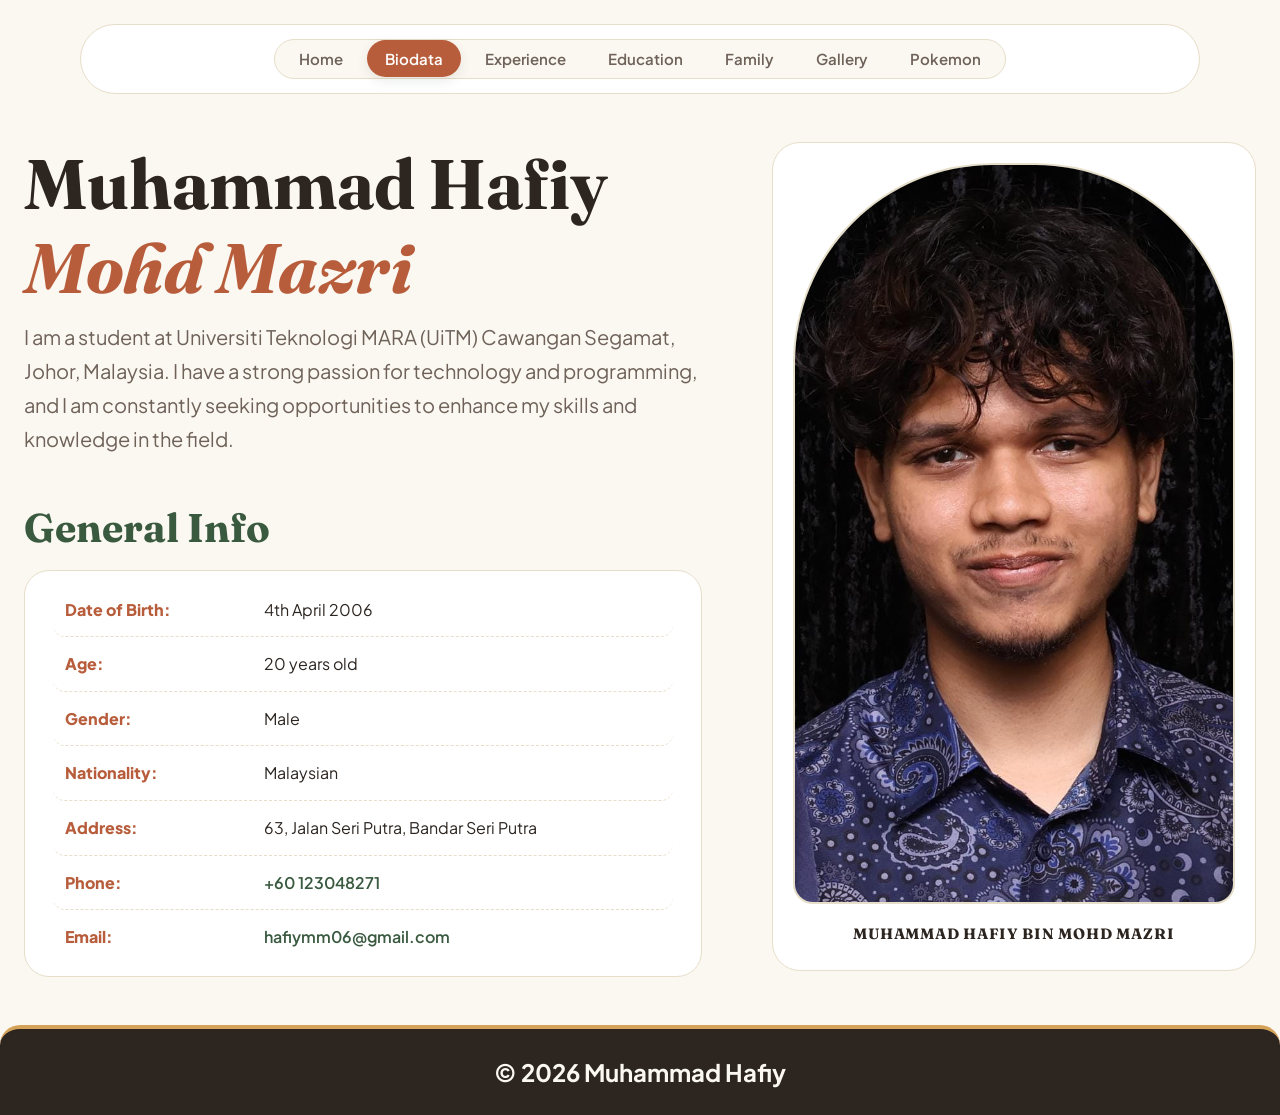
==== biodata.html @ 728a39c8 "Add files via upload" ====
<!DOCTYPE html>
<html lang="en">
<head>
    <meta charset="UTF-8">
    <meta name="viewport" content="width=device-width, initial-scale=1.0">
    <title>Hafiy's Biodata</title>
    <link rel="stylesheet" href="style.css">
    <link rel="icon" type="image/x-icon" href="images/Logo/blazikenlogo.jpg">
    <link rel="preconnect" href="https://fonts.googleapis.com">
    <link rel="preconnect" href="https://fonts.gstatic.com" crossorigin>
    <link href="https://fonts.googleapis.com/css2?family=Fraunces:ital,opsz,wght@0,9..144,600;0,9..144,700;1,9..144,500&family=Plus+Jakarta+Sans:wght@400;500;600;700&display=swap" rel="stylesheet">
</head>
<body>

    <header>
          <nav>
              <ul>
                <li><a href="index.html">Home</a></li>
                <li><a href="biodata.html" class="navhighlight">Biodata</a></li>
                <li><a href="experience.html">Experience</a></li>
                <li><a href="education.html">Education</a></li>
                <li><a href="family.html">Family</a></li>
                <li><a href="gallery.html">Gallery</a></li>
                <li><a href="pokemon.html">Pokemon</a></li>
              </ul>
          </nav>
    </header>

    <main>
        <div class="biodata">
            <div class="biodataInfo">
                <h2>Muhammad Hafiy <br><span><em>Mohd Mazri</em></span></h2>
                <p>I am a student at Universiti Teknologi MARA (UiTM) Cawangan Segamat, Johor, Malaysia. I have a strong passion for technology and programming, and I am constantly seeking opportunities to enhance my skills and knowledge in the field.</p>

                <div>
                    <h3>General Info</h3>
                    <ol>
                        <li><strong>Date of Birth:</strong> 4th April 2006</li>
                        <li><strong>Age:</strong> 20 years old</li>
                        <li><strong>Gender:</strong> Male</li>
                        <li><strong>Nationality:</strong> Malaysian</li>
                        <li><strong>Address:</strong> 63, Jalan Seri Putra, Bandar Seri Putra</li>
                        <li><strong>Phone:</strong> <a href="tel:+60123048271">+60 123048271</a></li>
                        <li><strong>Email:</strong> <a href="mailto:hafiymm06@gmail.com">hafiymm06@gmail.com</a></li>
                    </ol>
                </div>
            </div>

            <div class="PicOfMe">
                <figure>
                    <img src="images/biodataPic/biodata.jpg" alt="Picture of me">
                    <figcaption>MUHAMMAD HAFIY BIN MOHD MAZRI</figcaption>
                </figure>
            </div>
        </div>
    </main>

    <footer>
        <h2>&copy; 2026 Muhammad Hafiy</h2>
    </footer>

</body>
</html>
---- style.css ----
/* color for my website */
:root {
    --background-cream: #FBF8F1;
    --card-white: #FFFFFF;   
    --text-dark: #2C2520;     
    --text-muted: #6E6259;    
    --terracotta: #B85D3B;   
    --forest: #3A5A40;       
    --gold: #D4A359;           
    --border-light: #E6DEC8;     
}

* {
    box-sizing: border-box;
    margin: 0;
    padding: 0;
}

body {
    background-color: var(--background-cream);
    color: var(--text-dark);
    font-family: 'Plus Jakarta Sans', sans-serif;
    line-height: 1.6;
}

/* header and footer background color */
header, footer {
    background-color: var(--card-white)
}

/* header */
header {
    background-color: white;
    display: flex;
    align-items: center;
    justify-content: center;
    max-width: 1120px;
    margin: 24px auto;
    padding: 14px 28px;
    border-radius: 70px;
    border: 1.5px solid var(--border-light);
}

/* nav button flex so the nav button sits on the right */
nav ul {
    display: flex;
    align-items: center;
    list-style: none;
    gap: 6px;
    background-color: var(--background-cream);
    padding: 6px;
    border-radius: 20px;
    border: 1.5px solid var(--border-light);
}

/* Inline block makes it order from left to right */
nav ul li a {
    text-decoration: none;
    color: var(--text-muted);
    font-weight: 600;
    font-size: 15px;
    padding: 9px 18px;
    border-radius: 20px;
    transition: all 0.3s ease;
}

nav ul li a:hover {
    color: var(--forest);
    background-color: rgba(37, 41, 38, 0.1);
    transform: translateY(-1px);
}

nav ul li a.navhighlight,
nav ul li a.navhighlight:hover {
    background-color: var(--terracotta);
    color: var(--card-white);
    box-shadow: 0 4px 12px rgba(53, 62, 55, 0.1);
}

/* footer */
footer {
    background-color: var(--text-dark);
    color: var(--background-cream);
    text-align: center;
    padding: 24px;
    margin: 40px 0px 0px 0px;
    border-top-left-radius: 20px;
    border-top-right-radius: 20px;
    border-top: 4px solid var(--gold)
}

/* HOMEPAGE */

/* BIODATA */
.biodata {
    max-width: 1300px;
    margin: 48px auto;
    padding: 0 24px;
    display: grid;
    grid-template-columns: 1.4fr 1fr;
    gap: 70px;
}

.biodataInfo h2 {
    font-family: 'Fraunces', serif;
    font-size: 70px;
    font-weight: 700;
    line-height: 1.2;
    color: var(--text-dark);
    margin-bottom: 10px;
}

.biodataInfo h2 span {
    color: var(--terracotta);
}

.biodataInfo p {
    font-size: 20px;
    color: var(--text-muted);
    line-height: 1.7;
    margin-bottom: 40px;
}

.biodataInfo h3 {
    font-family: 'Fraunces', serif;
    font-size: 40px;
    color: var(--forest);
    margin-bottom: 10px;
}

.biodataInfo ol {
    background-color: var(--card-white);
    border: 1.5px solid var(--border-light);
    border-radius: 25px;
    padding: 12px 28px;
}

/* grid to gap the head and the child, transition on hover */
.biodataInfo li {
    display: grid;
    grid-template-columns: 0.5fr 1fr;
    padding: 14px 12px;
    border-radius: 12px;
    border-bottom: 1px dashed var(--border-light);
    font-size: 16px;
    color: var(--text-dark);
    transition: transform 0.25s ease, padding-left 0.25s ease;
}

/* last li doesnt have border-bottom */
.biodataInfo li:last-child {
    border-bottom: none;
}

/* translateX on padding-left so it moves to the right */
.biodataInfo li:hover {
    background-color: var(--background-cream);
    transform: translateX(10px);
}

.biodataInfo li strong {
    font-weight: 900;
    color: var(--terracotta);
    font-size: 16px;
}

.biodataInfo li a {
    color: var(--forest);
    font-weight: 600;
    text-decoration: none;
    transition: color 0.2s ease;
}

.biodataInfo li a:hover {
    color: var(--terracotta);
    text-decoration: underline;
}


/* picture of me */
.PicOfMe figure {
    background-color: var(--card-white);
    border: 1.5px solid var(--border-light);
    border-radius: 28px;
    padding: 20px 20px 24px;
    transition: transform 0.35s ease, box-shadow 0.35s ease;
}

.PicOfMe figure:hover {
    transform: translateY(-8px);
    box-shadow: 0 24px 48px rgba(0, 0, 0, 0.12);
}

.PicOfMe img {
    width: 100%;
    height: auto;
    display: block;
    border-radius: 200px 200px 20px 20px;
    border: 2px solid var(--border-light);
}

.PicOfMe figcaption {
    text-align: center;
    margin-top: 18px;
    font-family: 'Fraunces', serif;
    font-weight: 700;
    font-size: 15px;
    letter-spacing: 0.8px;
    color: var(--text-dark);
}

/* EXPERIENCE */
.internship {
    max-width: 1300px;
    margin: 25px auto;
    padding: 0 24px;
}

.internship h2 {
    font-family: 'Fraunces', serif;
    font-size: 70px;
    font-weight: 700;
    color: var(--text-dark);
}

.internship h3 {
    font-family: 'Fraunces', serif;
    font-size: 30px;
    font-weight: 700;
    color: var(--terracotta);
    padding-bottom: 15px;
}

/* i cant use margin, dont know why, thus i use flex column to gap it */
.intern {
    display: flex;
    flex-direction: column;
    gap: 30px;
}

.intern img {
    width: 100%;
    height: 460px;
    object-fit: cover;
    object-position: center;
    display: block;
    border-radius: 28px;
    border: 6px solid var(--card-white);
    box-shadow: 0 18px 40px rgba(44, 37, 32, 0.08);
    transition: transform 0.35s ease, border-color 0.3s ease;
}

.intern img:hover {
    transform: scale(1.05);
    border-color: var(--gold);
}

/* grid to make 4 column like inline-block */
.internDetails {
    display: grid;
    grid-template-columns: repeat(4, 1fr);
    gap: 20px;
}

/* Card UL */
.detailCard {
    background-color: var(--card-white);
    border: 1.5px solid var(--border-light);
    border-top: 4px solid var(--terracotta);
    border-radius: 20px;
    padding: 22px 20px;
    transition: transform 0.25s ease;
}

.detailCard:hover {
    transform: translateY(-10px);
    border-bottom: 4px solid var(--terracotta);
}

.internDetails dt {
    font-size: 20px;
    font-weight: 700;
    letter-spacing: 10px;
    color: var(--forest);
    margin-bottom: 8px;
    font-family: 'Fraunces', serif;;
}

.internDetails dd {
    font-family: 'Fraunces', serif;
    font-size: 20px;
    font-weight: 700;
    line-height: 1.5;
    color: var(--text-dark);
}

/* Card for "What I've Learned" */
.learned {
    grid-column: 1 / -1;
    background-color: var(--card-white);
    border: 1.5px solid var(--border-light);
    border-radius: 20px;
    padding: 32px 36px;
}

.learned h4 {
    font-family: 'Fraunces', serif;
    font-size: 35px;
    color: var(--forest);
    margin-bottom: 18px;
    padding-bottom: 12px;
    border-bottom: 1px solid var(--border-light);
}

.learned ul {
    list-style-type: lower-roman;
    margin-left: 50px;
}

.learned li {
    padding: 12px 10px;
    border-radius: 10px;
    border-bottom: 1.5px dashed var(--border-light);
    font-size: 20px;
    color: var(--text-dark);
    transition: background-color 0.25s ease, transform 0.25s ease;
    letter-spacing: 1.5px;
}

.learned li:hover {
    background-color: var(--background-cream);
    transform: translateX(10px);
}

.learned li:last-child {
    border-bottom: none;
}

/* EDUCATION */
.school1, .school2, .school3 {
    max-width: 1300px;
    margin: 32px auto;
    padding: 32px 36px;
    background-color: var(--card-white);
    border: 1.5px solid var(--border-light);
    border-radius: 25px;
    display: grid;
    align-items: center;
    gap: 35px;
    transition: transform 0.3s ease, border-top 0.3s ease, border-bottom 0.3s ease, border-right 0.25s ease;
}

/* Logo on the left (SKBSP & UiTM) */
.school1, .school3 {
    grid-template-columns: 0.2fr 1fr;
    border-left: 6px solid var(--forest);
}

/* Logo on the right (SMKBSP) */
.school2 {
    grid-template-columns: 1fr 0.2fr;
    border-right: 6px solid var(--forest);
}

.school1:hover, .school3:hover {
    transform: translateY(-10px);
    border-top: 2px solid var(--terracotta);
    border-bottom: 2px solid var(--terracotta);
    border-right: 2px solid var(--terracotta);
}

.school2:hover {
    transform: translateY(-10px);
    border-left: 2px solid var(--terracotta);
    border-top: 2px solid var(--terracotta);
    border-bottom: 2px solid var(--terracotta);
}

.school1 img, .school2 img, .school3 img {
    width: 160px;
    height: 160px;
    object-fit: contain;
    background-color: var(--background-cream);
    padding: 16px;
    border-radius: 22px;
    border: 1.5px solid var(--border-light);
    cursor: pointer;
    margin: 0 auto;
    transition: transform 0.3s ease, border-color 0.3s ease;
}

.school1 img:hover, .school2 img:hover, .school3 img:hover {
    transform: scale(1.1);
    border-color: var(--forest);
}

.school1 h2, .school2 h2, .school3 h2 {
    font-family: 'Fraunces', serif;
    font-size: 35px;
    font-weight: 700;
    line-height: 1.5;
    color: var(--text-dark);
    margin-bottom: 10px;
}

/* years i attend school */
.years {
    display: inline-block;
    font-size: 18px;
    font-weight: 700;
    letter-spacing: 3px;
    color: var(--forest);
    background-color: var(--background-cream);
    border: 1.5px solid var(--border-light);
    padding: 5px 14px;
    border-radius: 20px;
    margin-bottom: 12px;
}

#skDesc sub, #smkbspDesc sup, #uitmDesc {
    font-size: 25px;
    color: var(--text-muted);
}

/* school picture pop when click on the logo, from w3school */
.schoolPicture {
    display: none;
    position: fixed;
    z-index: 1;
    left: 0;
    top: 0;
    width: 100%;
    height: 100%;
    background-color: rgba(44, 37, 32, 0.85);
    padding: 60px 20px;
    text-align: center;
}

/* this is modal content from script, picture of school/uni */
.school-content {
    max-width: 780px;
    width: 90%;
    max-height: 75vh;
    object-fit: contain;
    border-radius: 24px;
    border: 6px solid var(--card-white);
    margin: auto;
    display: block;
    transform: scale(1.1);
}

/* caption of modal picture */
#caption {
    font-family: 'Fraunces', serif;
    font-size: 1.4rem;
    font-weight: 600;
    color: var(--background-cream);
    margin-top: 35px;
}

/* close button */
.close {
    position: absolute;
    top: 24px;
    right: 36px;
    color: var(--background-cream);
    font-size: 42px;
    font-weight: bold;
    cursor: pointer;
    line-height: 1;
    transition: color 0.2s ease, transform 0.2s ease;
}

.close:hover {
    color: var(--gold);
    transform: scale(1.15);
    cursor: pointer;
}

.school-content, #caption {  
  animation-name: zoom;
  animation-duration: 0.6s;
}

@keyframes zoom {
  from {transform:scale(0)} 
  to {transform:scale(1)}
}

/* table */
.tableCard {
    max-width: 1300px;
    margin: 40px auto;
    background-color: var(--card-white);
    border: 1.5px solid var(--border-light);
    border-radius: 30px;
}

.table {
    width: 100%;
    border-collapse: collapse;
    font-size: 18px;
    text-align: left;
}

.table caption {
    font-family: 'Fraunces', serif;
    font-size: 30px;
    font-weight: 700;
    color: var(--text-dark);
    text-align: center;
    padding: 15px;
    background-color: var(--card-white);
    border-radius: 40px;
}

.table thead th {
    background-color: var(--forest);
    color: var(--card-white);
    font-family: 'Fraunces', serif;
    font-size: 15px;
    font-weight: 700;
    letter-spacing: 2px;
    padding: 16px 28px;
}

.table tbody th,
.table tbody td {
    padding: 20px 28px;
    border-bottom: 1.5px dashed var(--border-light);
}

.table tbody th {
    font-family: 'Fraunces', serif;
    font-weight: 700;
    color: var(--terracotta);
    font-size: 20px;
}

.table tbody td {
    color: var(--text-dark);
}

.table thead th:nth-child(3),
.table tbody td:nth-child(3) {
    white-space: nowrap;
}

.table tbody tr:last-child th,
.table tbody tr:last-child td {
    border-bottom: none;
}

.table tbody tr {
    transition: background-color 0.25s ease, transform 0.25s ease;
}

.table tbody tr:hover {
    background-color: var(--background-cream);
    transform: translateX(6px);
}

.table tbody td:nth-child(4) {
    letter-spacing: 1.5px;
}

/* FAMILY */
.family {
    max-width: 1300px;
    margin: 25px auto;
}

.family h2 {
    font-family: 'Fraunces', serif;
    font-size: 70px;
    font-weight: 700;
    color: var(--text-dark);
    text-align: center;
}

.family h3 {
    font-family: 'Fraunces', serif;
    font-size: 30px;
    font-weight: 700;
    color: var(--terracotta);
    text-align: center;
    padding-bottom: 15px;
}

/* first family pic */
.family figure {
    width: fit-content;
    margin: 0 auto;
    padding: 14px 14px 14px 22px ;
    background-color: var(--card-white);
    border: 1.5px solid var(--border-light);
    border-radius: 30px;
}


.family img {
    width: 960px;
    height: 540px;
    display: block;
    border-radius: 18px;
}

.family figcaption {
    text-align: center;
    margin-top: 18px;
    font-family: 'Fraunces', serif;
    font-weight: 700;
    font-size: 20px;
    letter-spacing: 5px;
    color: var(--text-dark);
}

.family figcaption strong {
    color: var(--terracotta);
    font-weight: 900;
    font-size: 20px;
    padding: 0 5px 0 10px;
    border-right: 2px solid var(--forest);
    border-radius: 20px;
    border-left: 2px solid var(--forest);
}

/* family members and sec pic grid column 1fr 1fr */
.familyGrid {
    display: grid;
    grid-template-columns: 1fr 1fr;
    margin: 40px auto;
    max-width: 1300px;
    gap: 50px;
}

.familyCard h4 {
    font-family: 'Fraunces', serif;
    font-size: 30px;
    color: var(--text-dark);
    margin-bottom: 16px;
    padding: 8px;
}

/* family members */
.familyCard ul {
    list-style: none;
    border: 1.5px solid var(--border-light);
    border-radius: 30px;
    background-color: var(--card-white);
    padding: 16px 28px;
}

/* desc on family members */
.familyCard li {
    display: grid;
    grid-template-columns: 0.5fr 1fr;
    align-items: center;
    padding: 14px 12px;
    border-radius: 12px;
    border-bottom: 1px dashed var(--border-light);
    font-size: 16px;
    color: var(--text-dark);
    transition: background-color 0.25s ease, transform 0.25s ease;
}

.familyCard li:last-child {
    border-bottom: none;
}

.familyCard li:hover {
    background-color: var(--background-cream);
    transform: translateX(6px);
}

/* this to highlight the name whenever click on the image map */
.familyCard li:target {
    background-color: #FDF3DC;
    border-left: 4px solid var(--terracotta);
    transform: translateX(8px);
    animation: fading 2s ease forwards;
}

/* animation after the image map, its fading..*/
@keyframes fading {
    0% {
        background-color: #FDF3DC;
        border-left: 4px solid var(--terracotta);
        box-shadow: 0 6px 18px rgba(184, 93, 59, 0.14);
        transform: translateX(8px);
    }
    50% {
        background-color: #FDF3DC;
        border-left: 4px solid var(--terracotta);
        box-shadow: 0 6px 18px rgba(184, 93, 59, 0.14);
        transform: translateX(8px);
    }
    100% {
        background-color: transparent;
        border-left: 0 solid transparent;
        box-shadow: none;
        transform: translateX(0);
    }
}

.familyCard strong {
    color: var(--terracotta);
    font-weight: 700;
}

.siblings {
    background-color: var(--card-white);
    border: 1.5px solid var(--border-light);
    border-radius: 30px;
    padding: 18px;
    text-align: center;
    transition: transform 0.3s ease, border 0.3s ease;
}

.siblings:hover {
    transform: scale(1.05);
    border: 1.5px solid var(--terracotta)
}


.siblings img {
    width: 100%;
    height: auto;
    object-fit: cover;
    border-radius: 20px;
    display: block;
}

.siblings figcaption {
    display: inline-block;
    font-size: 15px;
    font-weight: 700;
    letter-spacing: 1px;
    color: var(--forest);
    background-color: var(--background-cream);
    border: 1.5px solid var(--border-light);
    padding: 5px 14px;
    border-radius: 30px;
    color: var(--text-dark);
}

/* GALLERY */
/* grid and grid template areas to make it look like bento */
.gallery {
    display: grid;
    grid-template-columns: repeat(4, 1fr);
    grid-auto-rows: 220px;
    gap: 12px;
    grid-template-areas:
    "pic3  pic3  pic3  pic1"
    "pic3  pic3  pic3  pic1"
    "pic2  pic6  pic6  pic6"
    "pic2  pic6  pic6  pic6"
    "pic4  pic5  pic7  pic9"
    "pic4  pic5  pic7  pic9"
    "pic12 pic12 pic12 pic10"
    "pic12 pic12 pic12 pic10"
    "pic11 pic8  pic8  pic13"
    "pic11 pic8  pic8  pic13";
    margin: 0 30px;
    font-family: 'Fraunces', serif;
}

.galleryPic img {
    display: block;
    width: 100%;
    height: 100%;
    object-fit: cover;
    border-radius: 20px;
    border: 1.5px solid var(--border-light);
    padding: 10px 10px;
    background-color: var(--card-white);
    transition: border 0.1s ease;
}

/* when hover, change border color*/
.galleryPic img:hover, .galleryPic video:hover {
    border: 2.5px solid var(--terracotta)
}

/* relative so description stays in place */
.galleryPic {
    position: relative;
}

.description {
    position: absolute;
    bottom: 20px;
    right: 20px;
    background-color: var(--background-cream);
    border-radius: 20px;
    color: var(--text-dark);
    padding: 6px 8px;
    border: 1.5 solid var(--border-light);
}

.descriptionVideo {
    position: absolute;
    top: 20px;
    right: 20px;
    background-color: var(--background-cream);
    border-radius: 20px;
    color: var(--text-dark);
    padding: 6px 8px;
    border: 1.5 solid var(--border-light);
}

.galleryPic video {
    display: block;
    width: 100%;
    height: 100%;
    object-fit: cover;
    border-radius: 20px;
    background-color: var(--card-white);
    border: 1.5px solid var(--border-light);
    padding: 10px 10px;
    transition: border-color 0.3s ease;
}

/* POKEMON */
/* header for each region */
#kanto, #Johto, #Hoenn, #Sinnoh, #Unova, #Kalos, #Alola, #Galar, #Paldea {
    text-align: center;
    color: var(--text-dark);
    font-size: 46px;
    margin-top: 70px;
    font-family: "Fraunces", serif;
}

/* column for each images */
/* there's 3 column in the middle using 5 grid tracks */
.pokemonContainer {
    display: grid;
    grid-template-columns: repeat(5, 1fr);
}

/* make the card relative so the overlay name is absolute */
.pokemon1, .pokemon2, .pokemon3, .pokemon4, .pokemon5, .pokemon6, .pokemon7, 
.pokemon8, .pokemon9, .pokemon10, .pokemon11, .pokemon12, .pokemon13, .pokemon14, 
.pokemon15, .pokemon16, .pokemon17, .pokemon18, .pokemon19, .pokemon20, .pokemon21, 
.pokemon22, .pokemon23, .pokemon24, .pokemon25, .pokemon26, .pokemon27 {
    position: relative;
    margin-bottom: 50px;
    font-family: "Fraunces", serif;
}

/* first starter in each region starts at column 2 to center the 3 cards */
.pokemon1, .pokemon4, .pokemon7, .pokemon10, 
.pokemon13, .pokemon16, .pokemon19, .pokemon22, .pokemon25 {
    grid-column-start: 2;
}

/* each pokemon from the left, border color */
.pokemon1 img, .pokemon4 img, .pokemon7 img, .pokemon10 img, .pokemon13 img, 
.pokemon16 img, .pokemon19 img, .pokemon22 img, .pokemon25 img {
    border-top: 1.5px solid var(--border-light);
    border-left: 1.5px solid var(--border-light);
    border-bottom: 1.5px solid var(--border-light);
    background-color: var(--card-white);
    padding: 12px 1px 12px 12px;
}

/* middle card border */
.pokemon2 img, .pokemon5 img, .pokemon8 img, .pokemon11 img, .pokemon14 img, .pokemon17 img, 
.pokemon20 img, .pokemon23 img, .pokemon26 img {
    border-top: 1.5px solid var(--border-light);
    border-bottom: 1.5px solid var(--border-light);
    background-color: var(--card-white);
    padding: 12px 1px 12px 1px;
}

/* right card border */
.pokemon3 img, .pokemon6 img, .pokemon9 img, .pokemon12 img, .pokemon15 img, .pokemon18 img, 
.pokemon21 img, .pokemon24 img, .pokemon27 img {
    border-top: 1.5px solid var(--border-light);
    border-right: 1.5px solid var(--border-light);
    border-bottom: 1.5px solid var(--border-light);
    background-color: var(--card-white);
    padding: 12px 12px 12px 1px;
}

.pokemonContainer img {
    width: 100%;
    height: 100%;
    margin-top: 30px;
    border-radius: 20px;
    display: block;
    transition: transform 0.3s ease, border 0.3s ease;
}

/* when hover, become big with ease so it looks smooth */
.pokemonContainer img:hover {
    transform: scale(1.15);
    border: 2px solid var(--border-light);
    padding: 12px 12px;
}

/* when hover, bring the card layer up above neighbors */
.pokemonContainer div:hover {
    z-index: 1;
}

/* pokemon names pill */
.name1, .name2, .name3,.name4, .name5, .name6,.name10, .name11, .name12,
.name13, .name14, .name15, .name16, .name17, .name18,.name19, .name20, .name21,
.name22, .name23, .name24,.name25, .name26, .name27 {
    text-align: center;
    color: var(--text-muted);
    background-color: var(--card-white);
    border-radius: 50px;
    border: 4px solid var(--border-light);
    margin: 5px 10px;
    padding: 8px 22px;
    font-size: 32px;
}

.overlay {
    position: absolute;
    left: 0;
    right: 0;
    bottom: 0;
    display: flex;
    align-items: flex-end;
    justify-content: center;
    padding: 15px;
    opacity: 0; /* invisible until hover */
    transition: 0.3s ease;
}

/* opacity 1 so the name appears when hover */
.pokemonContainer div:hover .overlay {
    opacity: 1;
}

/* pokemon artwork credit */
#artwork {
    text-align: right;
    margin-right: 24px;
    margin-bottom: 20px;
    font-family: "Plus Jakarta Sans", sans-serif;
    color: var(--text-muted);
}

#artwork a {
    text-decoration: none;
    color: var(--forest);
    margin-left: 5px;
}

#artwork a:hover {
    color: var(--terracotta);
    text-decoration: underline;
}

/* HOMEPAGE */
.top {
    max-width: 1300px;
    margin: 35px auto;
    display: grid;
    grid-template-columns: 1fr 1fr;
    align-items: center;
    gap: 80px;
}

.intro h2 {
    font-size: 60px;
    font-family: 'Fraunces', serif;
}

.intro h2 b {
    font-weight: 700px;
    color: var(--terracotta);
    letter-spacing: 1.5px;
}

.intro p {
    font-size: 20px;
    font-family: 'Fraunces', serif;
}

.topright img {
    width: 100%;
    border-radius: 40px;
    padding: 10px 10px;
    background-color: var(--card-white);
    border: 1.5px solid var(--border-light)
}

.topright {
    margin: 50px auto;
    margin-left: 80px;
}

.h3 {
    font-size: 60px;
    font-family: 'Fraunces', serif;
    max-width: 1300px;
    margin: 100px auto;
}

.heroCard {
    display: grid;
    grid-template-columns: repeat(3, 1fr);
    gap: 35px;
}

.card {
    max-width: 1300px;
    padding: 100px 80px;
    background-color: var(--card-white);
    border: 1.5px solid var(--border-light);
    color: var(--text-dark);
    text-decoration: none;
    border-radius: 40px;
    margin: 0 auto;
    display: block;
}
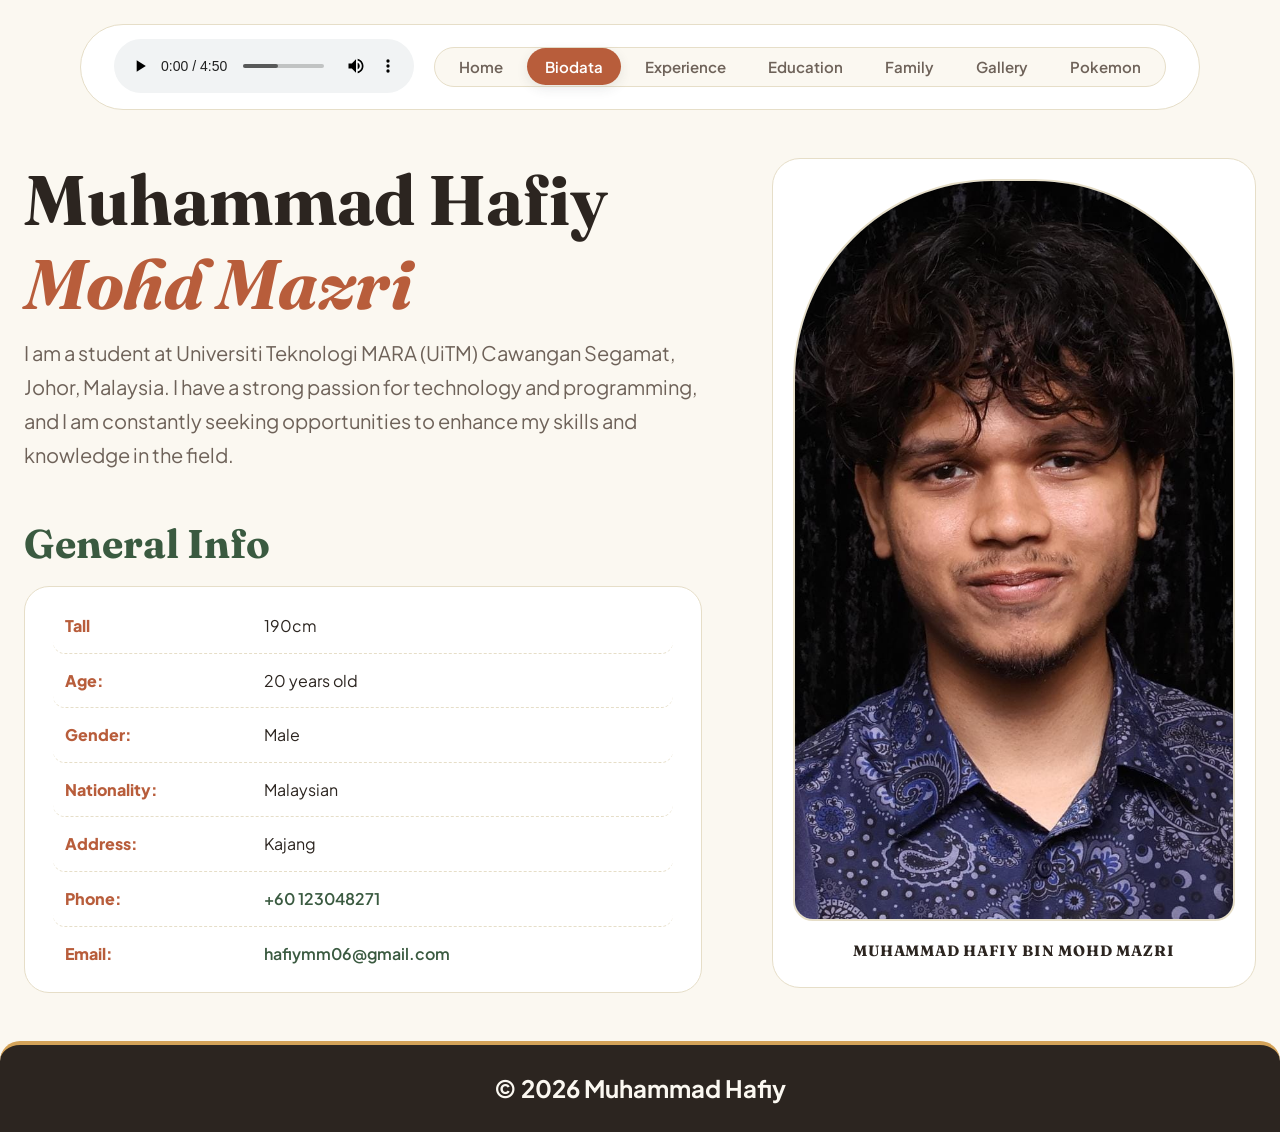
==== commit 3a8d402e: "Add files via upload" ====
--- a/biodata.html
+++ b/biodata.html
@@ -13,6 +13,11 @@
 <body>
 
     <header>
+        <div class="audio">
+            <audio controls autoplay>
+            <source src="audio/Fake Plastic Trees.mp3" type="audio/mp3">
+            </audio>
+        </div>
           <nav>
               <ul>
                 <li><a href="index.html">Home</a></li>
@@ -35,11 +40,11 @@
                 <div>
                     <h3>General Info</h3>
                     <ol>
-                        <li><strong>Date of Birth:</strong> 4th April 2006</li>
+                        <li><strong>Tall</strong> 190cm</li>
                         <li><strong>Age:</strong> 20 years old</li>
                         <li><strong>Gender:</strong> Male</li>
                         <li><strong>Nationality:</strong> Malaysian</li>
-                        <li><strong>Address:</strong> 63, Jalan Seri Putra, Bandar Seri Putra</li>
+                        <li><strong>Address:</strong> Kajang</li>
                         <li><strong>Phone:</strong> <a href="tel:+60123048271">+60 123048271</a></li>
                         <li><strong>Email:</strong> <a href="mailto:hafiymm06@gmail.com">hafiymm06@gmail.com</a></li>
                     </ol>
--- a/style.css
+++ b/style.css
@@ -75,6 +75,12 @@
     background-color: var(--terracotta);
     color: var(--card-white);
     box-shadow: 0 4px 12px rgba(53, 62, 55, 0.1);
+}
+
+/* audio bar */
+.audio {
+    font-size: 5px;
+    margin-right: 20px;
 }
 
 /* footer */
@@ -562,6 +568,16 @@
 
 .table tbody td:nth-child(4) {
     letter-spacing: 1.5px;
+}
+
+.table tr td a {
+    text-decoration: none;
+    color: var(--text-dark);
+}
+
+.table tr td a:hover {
+    font-weight: 700;
+    color: var(--forest);
 }
 
 /* FAMILY */
@@ -959,10 +975,10 @@
 
 /* HOMEPAGE */
 .top {
-    max-width: 1300px;
+    max-width: 1000px;
     margin: 35px auto;
     display: grid;
-    grid-template-columns: 1fr 1fr;
+    grid-template-columns: 1.5fr 0.5fr;
     align-items: center;
     gap: 80px;
 }
@@ -981,14 +997,34 @@
 .intro p {
     font-size: 20px;
     font-family: 'Fraunces', serif;
-}
-
-.topright img {
-    width: 100%;
-    border-radius: 40px;
-    padding: 10px 10px;
-    background-color: var(--card-white);
-    border: 1.5px solid var(--border-light)
+    margin-bottom: 20px;
+}
+
+.intro p strong {
+    color: var(--terracotta);
+}
+
+.topright button {
+    padding: 14px 32px;
+    font-family: 'Plus Jakarta Sans', sans-serif;
+    font-size: 16px;
+    font-weight: 700;
+    color: var(--card-white);
+    background-color: var(--terracotta);
+    border: 1.5px solid var(--terracotta);
+    border-radius: 40px;                       
+    cursor: pointer;
+    box-shadow: 0 6px 18px rgba(184, 93, 59, 0.14);
+    transition: transform 0.25s ease;
+}
+
+.topright button:hover {
+    transform: translateY(-3px);
+}
+
+.topright button:active {
+    border: 1.5px solid var(--border-light);
+    color: var(--text-dark);
 }
 
 .topright {
@@ -1000,23 +1036,48 @@
     font-size: 60px;
     font-family: 'Fraunces', serif;
     max-width: 1300px;
-    margin: 100px auto;
+    margin: 10px auto;
+    margin-bottom: 50px;
+}
+
+.h3 strong {
+    color: var(--terracotta);
 }
 
 .heroCard {
     display: grid;
     grid-template-columns: repeat(3, 1fr);
-    gap: 35px;
+    gap: 70px;
+    max-width: 1300px;
+    margin: 35px auto;
+    text-align: center;
+    font-family: 'Fraunces', serif;;
 }
 
 .card {
     max-width: 1300px;
-    padding: 100px 80px;
+    margin: 0 auto;
+    padding: 50px 80px;
     background-color: var(--card-white);
     border: 1.5px solid var(--border-light);
     color: var(--text-dark);
     text-decoration: none;
     border-radius: 40px;
-    margin: 0 auto;
-    display: block;
+    box-shadow: 0 6px 18px rgba(184, 93, 59, 0.14);
+    transition: transform 0.25s ease, border-top 0.25s ease, border-bottom 0.25s ease;
+}
+
+.card:hover {
+    transform: translateY(-35px);
+    border-top: 4px solid var(--terracotta);
+    border-bottom: 4px solid var(--terracotta)
+}
+
+.icon {
+    width: 80px;
+    align-items: center;
+}
+
+.heroCard h3 {
+    margin-top: 15px
 }
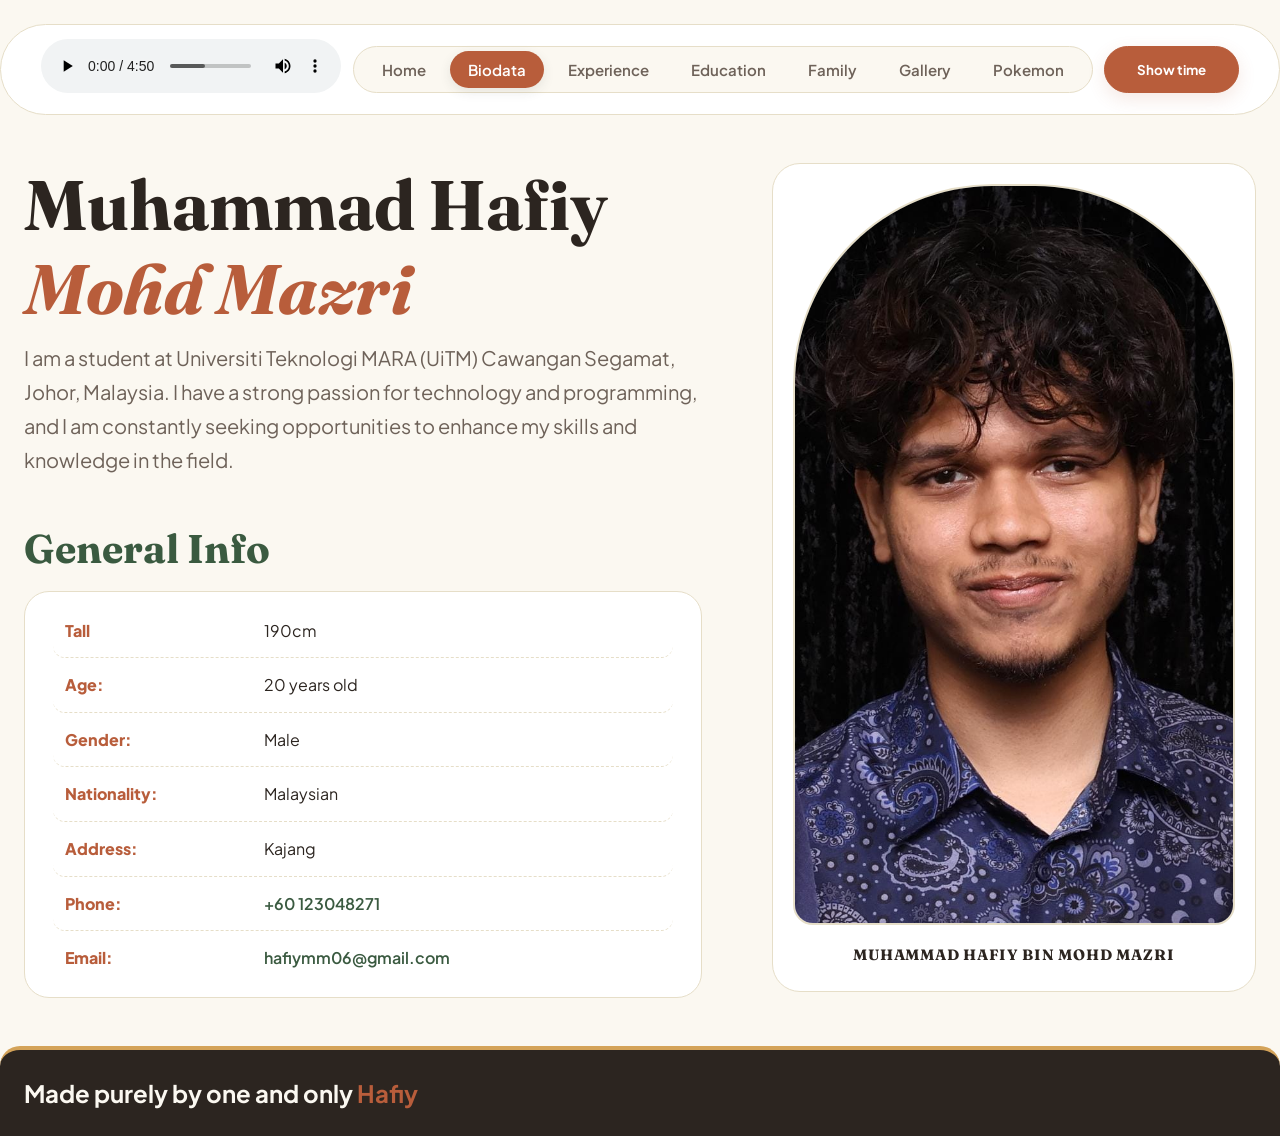
==== commit 6a6c7403: "Add files via upload" ====
--- a/biodata.html
+++ b/biodata.html
@@ -29,6 +29,9 @@
                 <li><a href="pokemon.html">Pokemon</a></li>
               </ul>
           </nav>
+          <div>
+            <button type="button" id="myBtn">Show time</button>
+        </div>
     </header>
 
     <main>
@@ -60,8 +63,14 @@
         </div>
     </main>
 
+    <script>
+      document.getElementById("myBtn").addEventListener("click", function () {
+        alert("The time now is " + new Date().toLocaleString("en-MY"));
+      });
+    </script>
+
     <footer>
-        <h2>&copy; 2026 Muhammad Hafiy</h2>
+        <h2>Made purely by one and only <strong>Hafiy</strong></h2>
     </footer>
 
 </body>
--- a/style.css
+++ b/style.css
@@ -23,20 +23,15 @@
     line-height: 1.6;
 }
 
-/* header and footer background color */
-header, footer {
-    background-color: var(--card-white)
-}
-
 /* header */
 header {
     background-color: white;
     display: flex;
     align-items: center;
-    justify-content: center;
-    max-width: 1120px;
+    justify-content: space-between;
+    max-width: 1300px;
     margin: 24px auto;
-    padding: 14px 28px;
+    padding: 14px 40px;
     border-radius: 70px;
     border: 1.5px solid var(--border-light);
 }
@@ -48,8 +43,8 @@
     list-style: none;
     gap: 6px;
     background-color: var(--background-cream);
-    padding: 6px;
-    border-radius: 20px;
+    padding: 10px;
+    border-radius: 40px;
     border: 1.5px solid var(--border-light);
 }
 
@@ -77,22 +72,41 @@
     box-shadow: 0 4px 12px rgba(53, 62, 55, 0.1);
 }
 
-/* audio bar */
-.audio {
-    font-size: 5px;
-    margin-right: 20px;
+/* show time button */
+header button {
+    padding: 14px 32px;
+    font-family: 'Plus Jakarta Sans', sans-serif;
+    font-size: 6spx;
+    font-weight: 700;
+    color: var(--card-white);
+    background-color: var(--terracotta);
+    border: 1.5px solid var(--terracotta);
+    border-radius: 40px;                       
+    cursor: pointer;
+    box-shadow: 0 6px 18px rgba(184, 93, 59, 0.14);
+    transition: transform 0.25s ease;
+}
+
+header button:hover {
+    transform: translateY(-3px);
+    border: 1.5px solid var(--border-light);
+    color: var(--text-dark);
 }
 
 /* footer */
 footer {
     background-color: var(--text-dark);
     color: var(--background-cream);
-    text-align: center;
+    text-align: left;
     padding: 24px;
     margin: 40px 0px 0px 0px;
     border-top-left-radius: 20px;
     border-top-right-radius: 20px;
     border-top: 4px solid var(--gold)
+}
+
+footer strong {
+    color: var(--terracotta);
 }
 
 /* HOMEPAGE */
@@ -974,11 +988,9 @@
 }
 
 /* HOMEPAGE */
-.top {
+.intro {
     max-width: 1000px;
     margin: 35px auto;
-    display: grid;
-    grid-template-columns: 1.5fr 0.5fr;
     align-items: center;
     gap: 80px;
 }
@@ -1002,34 +1014,6 @@
 
 .intro p strong {
     color: var(--terracotta);
-}
-
-.topright button {
-    padding: 14px 32px;
-    font-family: 'Plus Jakarta Sans', sans-serif;
-    font-size: 16px;
-    font-weight: 700;
-    color: var(--card-white);
-    background-color: var(--terracotta);
-    border: 1.5px solid var(--terracotta);
-    border-radius: 40px;                       
-    cursor: pointer;
-    box-shadow: 0 6px 18px rgba(184, 93, 59, 0.14);
-    transition: transform 0.25s ease;
-}
-
-.topright button:hover {
-    transform: translateY(-3px);
-}
-
-.topright button:active {
-    border: 1.5px solid var(--border-light);
-    color: var(--text-dark);
-}
-
-.topright {
-    margin: 50px auto;
-    margin-left: 80px;
 }
 
 .h3 {
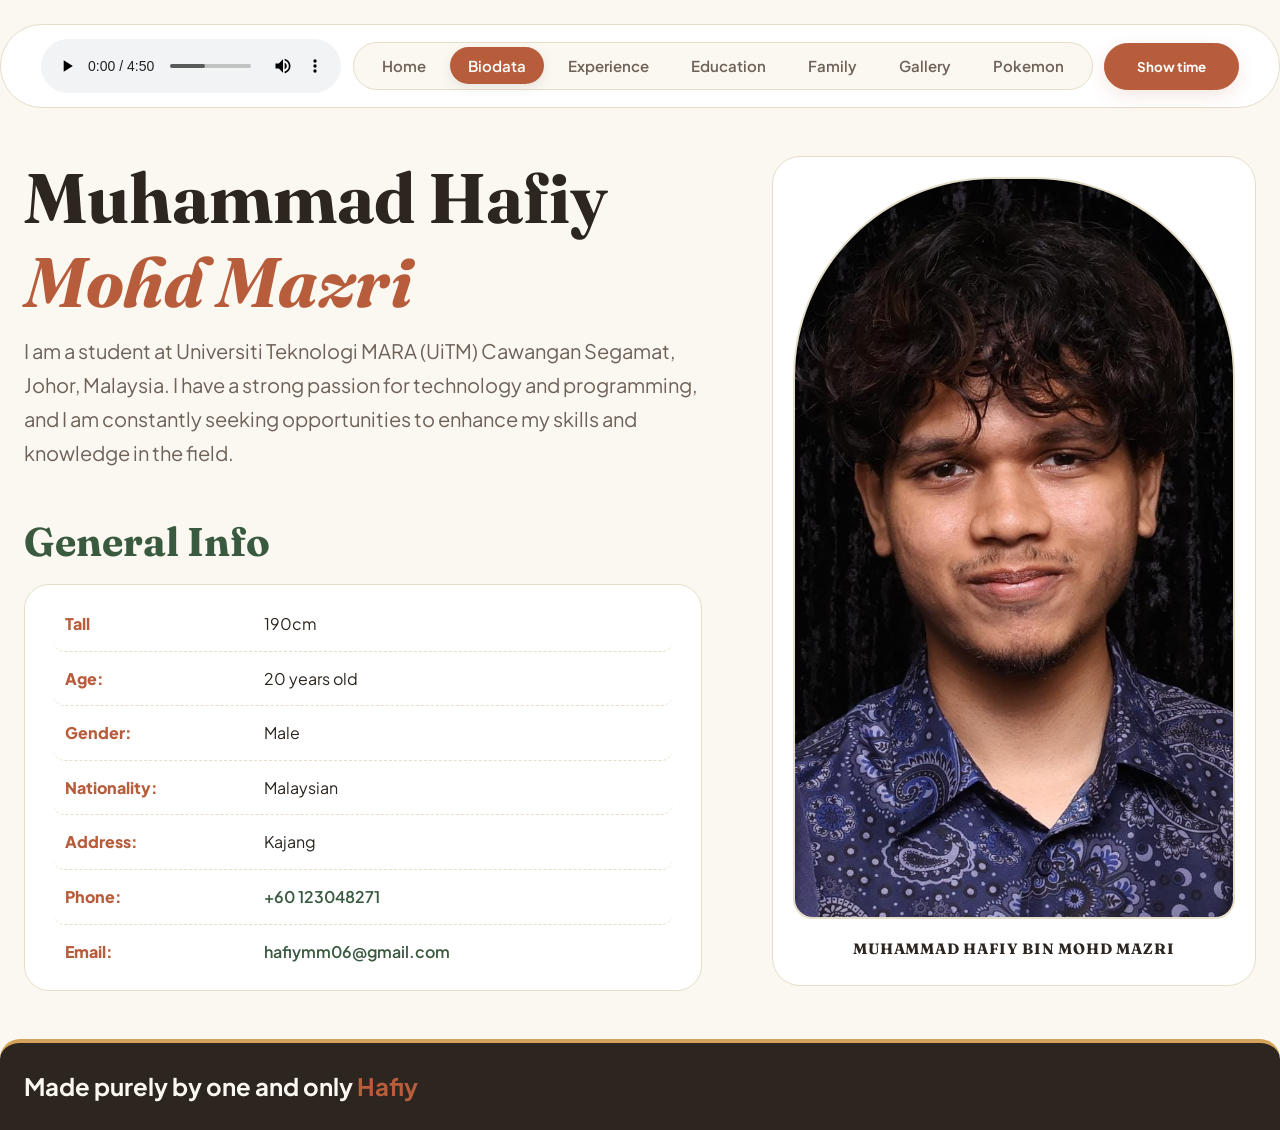
==== commit 2b56397c: "Add files via upload" ====
--- a/biodata.html
+++ b/biodata.html
@@ -13,11 +13,9 @@
 <body>
 
     <header>
-        <div class="audio">
             <audio controls autoplay>
-            <source src="audio/Fake Plastic Trees.mp3" type="audio/mp3">
+                <source src="audio/Fake Plastic Trees.mp3" type="audio/mp3">
             </audio>
-        </div>
           <nav>
               <ul>
                 <li><a href="index.html">Home</a></li>
--- a/style.css
+++ b/style.css
@@ -48,7 +48,6 @@
     border: 1.5px solid var(--border-light);
 }
 
-/* Inline block makes it order from left to right */
 nav ul li a {
     text-decoration: none;
     color: var(--text-muted);
@@ -505,6 +504,16 @@
 @keyframes zoom {
   from {transform:scale(0)} 
   to {transform:scale(1)}
+}
+
+.school1Link, .school2Link, .school3Link {
+    text-decoration: none;
+}
+
+/* animation when click on the anchor of school link */
+tr:target th,
+tr:target td {
+    animation: fading 2s ease forwards;
 }
 
 /* table */
